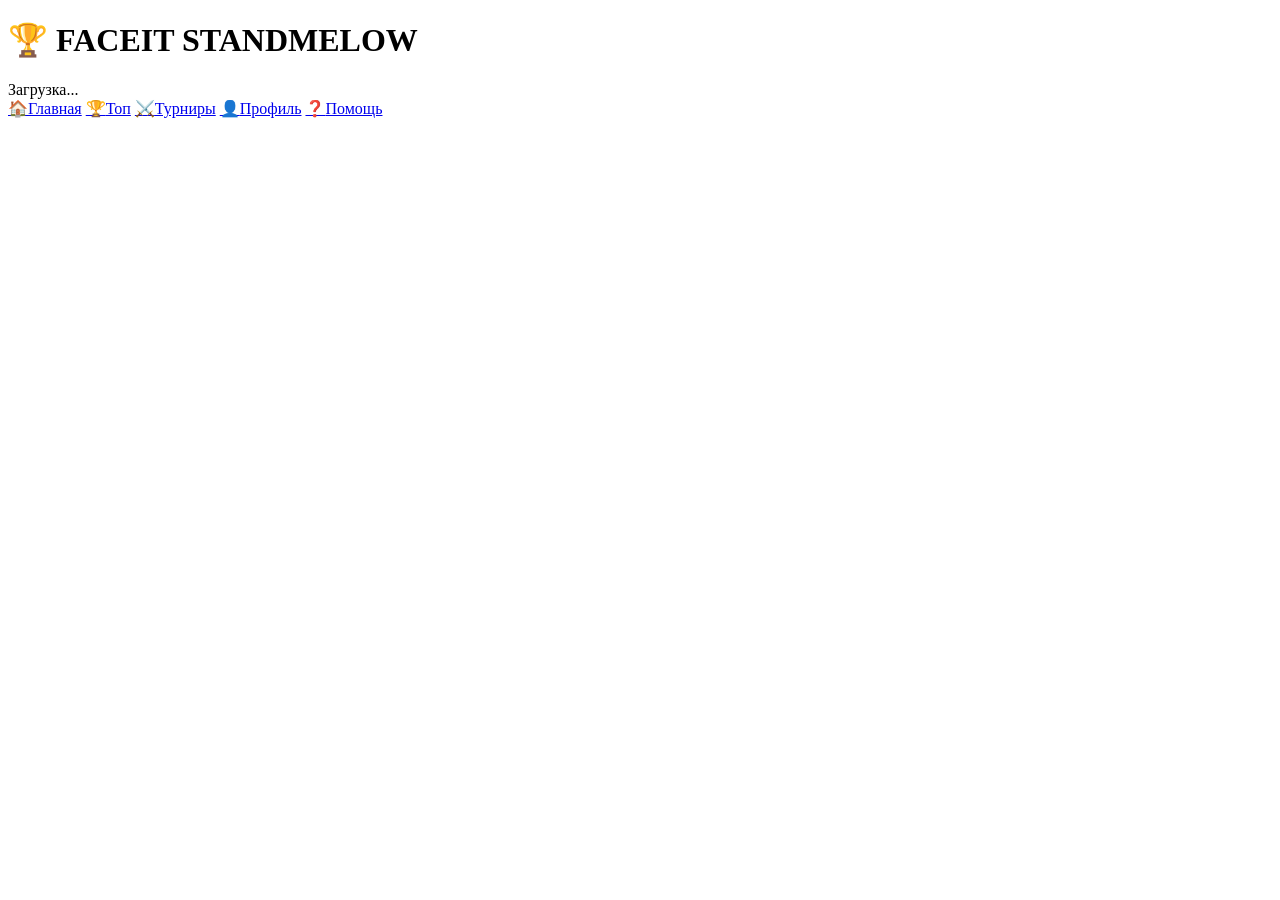
==== index.html @ 80fe7ab2 "Create index.html" ====
<!DOCTYPE html>
<html lang="ru">
<head>
    <meta charset="UTF-8">
    <meta name="viewport" content="width=device-width, initial-scale=1.0">
    <title>FACEIT | HunterProject</title>
    <link rel="stylesheet" href="style.css">
    <script src="https://telegram.org/js/telegram-web-app.js"></script>
</head>
<body>
    <div class="header"><h1>🏆 FACEIT STANDMELOW</h1></div>
    <div class="container" id="content"><div class="loading">Загрузка...</div></div>
    <div class="nav">
        <a href="index.html" class="nav-item active"><span class="icon">🏠</span>Главная</a>
        <a href="top.html" class="nav-item"><span class="icon">🏆</span>Топ</a>
        <a href="tournaments.html" class="nav-item"><span class="icon">⚔️</span>Турниры</a>
        <a href="profile.html" class="nav-item"><span class="icon">👤</span>Профиль</a>
        <a href="help.html" class="nav-item"><span class="icon">❓</span>Помощь</a>
    </div>
    <script src="app.js"></script>
    <script>loadMain();</script>
</body>
</html>
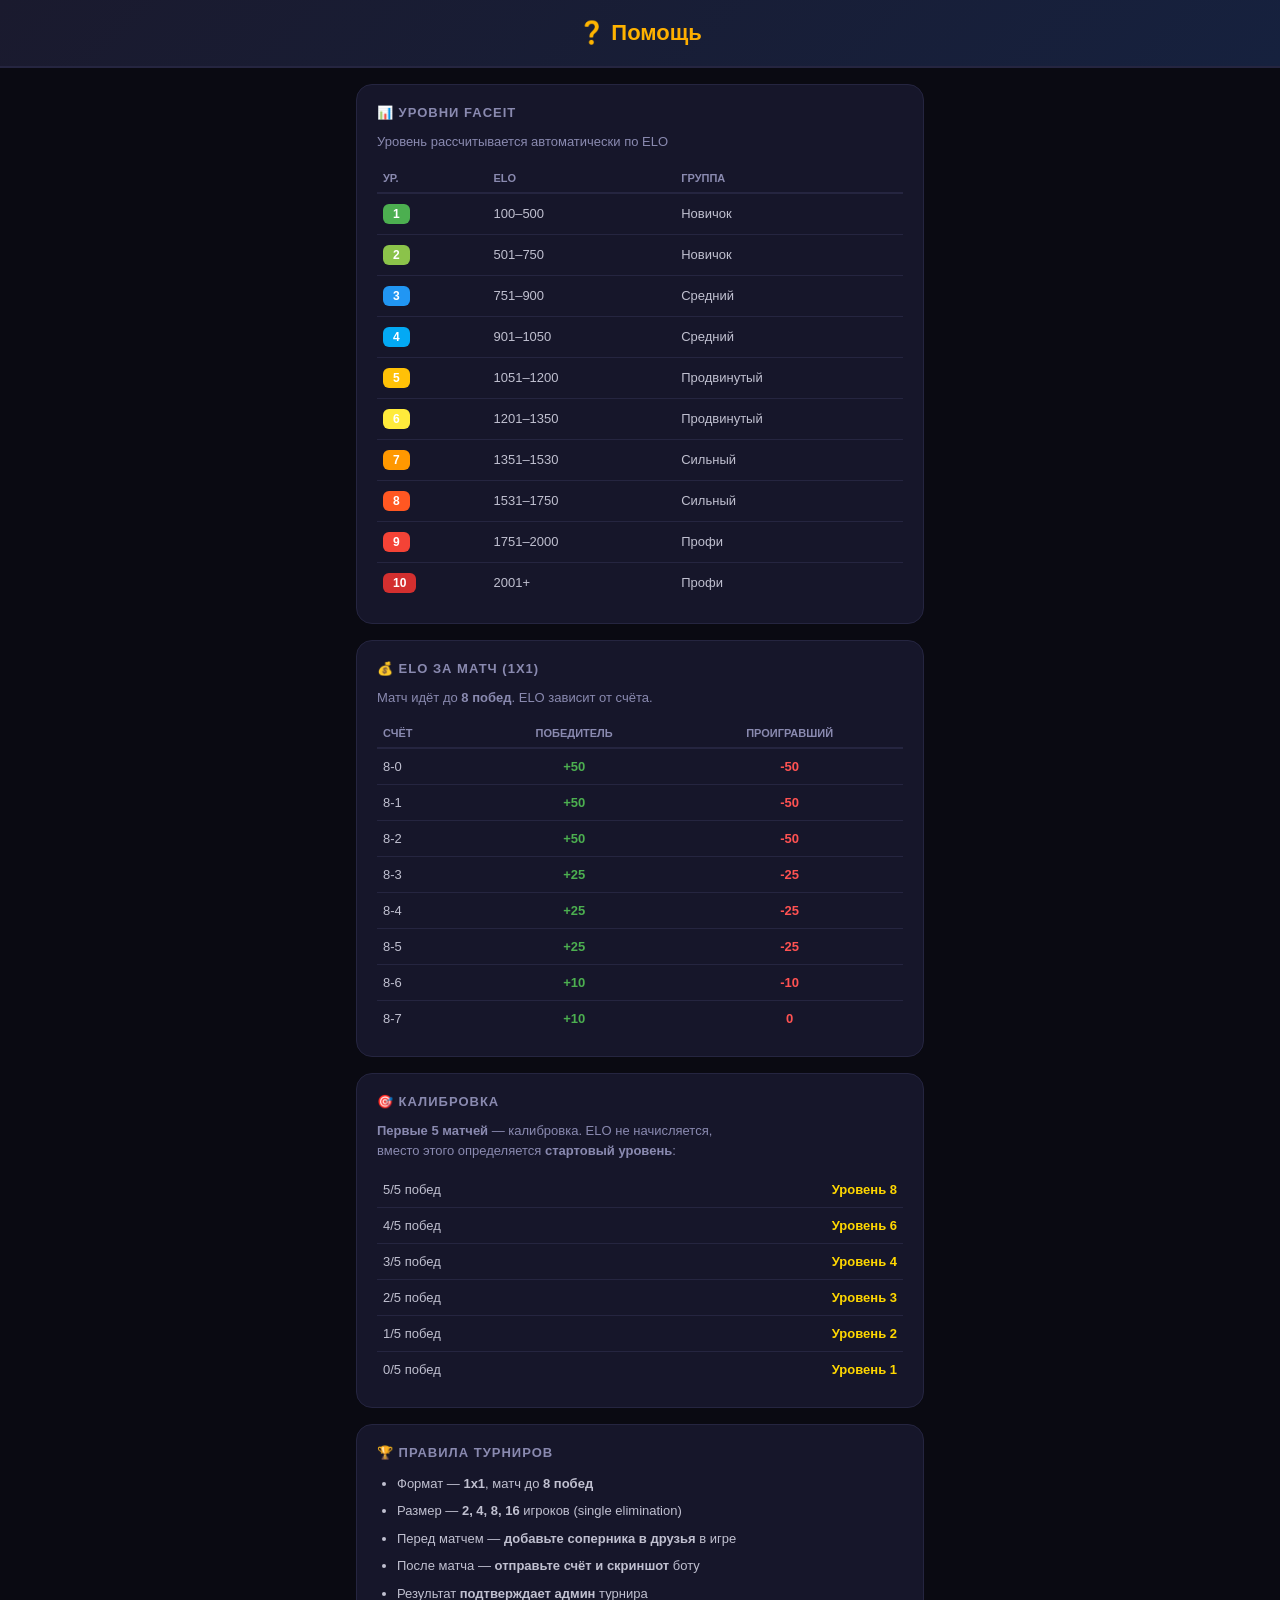
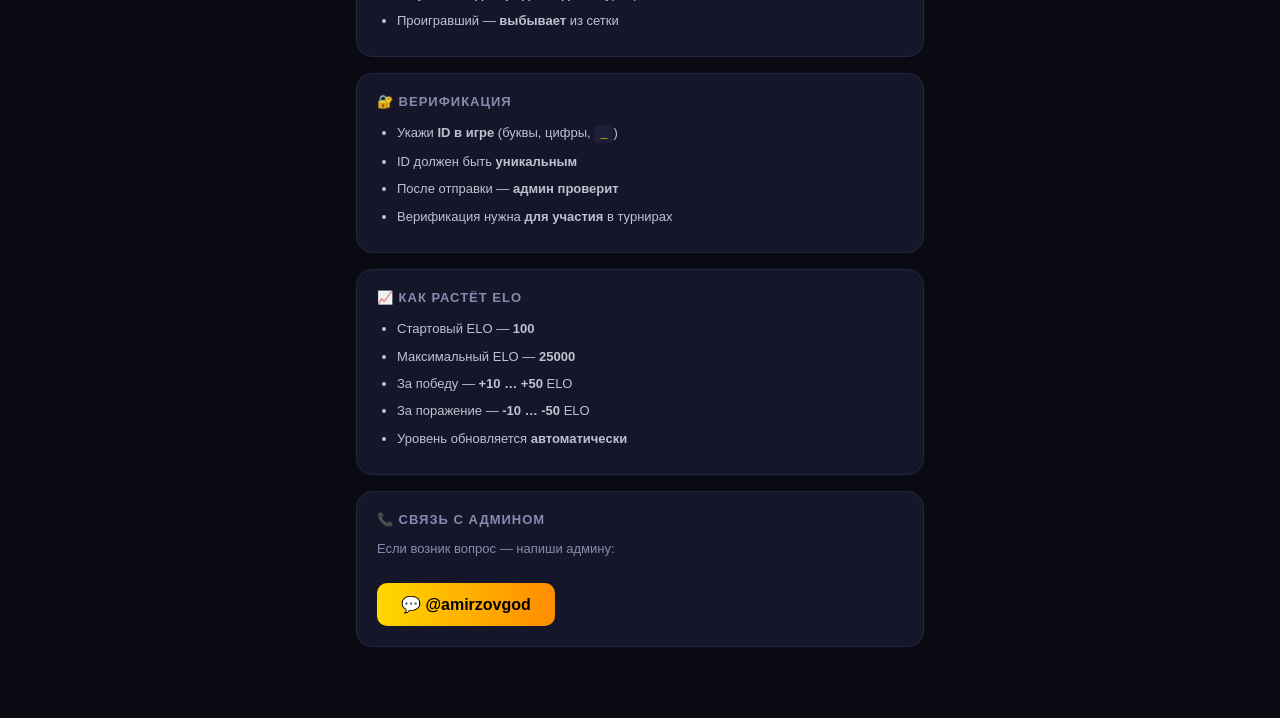
==== commit 039b4f8a: "Rename help.html to index.html" ====
--- a/index.html
+++ b/index.html
@@ -1,23 +1,139 @@
-<!DOCTYPE html>
-<html lang="ru">
-<head>
-    <meta charset="UTF-8">
-    <meta name="viewport" content="width=device-width, initial-scale=1.0">
-    <title>FACEIT | HunterProject</title>
-    <link rel="stylesheet" href="style.css">
-    <script src="https://telegram.org/js/telegram-web-app.js"></script>
-</head>
-<body>
-    <div class="header"><h1>🏆 FACEIT STANDMELOW</h1></div>
-    <div class="container" id="content"><div class="loading">Загрузка...</div></div>
-    <div class="nav">
-        <a href="index.html" class="nav-item active"><span class="icon">🏠</span>Главная</a>
-        <a href="top.html" class="nav-item"><span class="icon">🏆</span>Топ</a>
-        <a href="tournaments.html" class="nav-item"><span class="icon">⚔️</span>Турниры</a>
-        <a href="profile.html" class="nav-item"><span class="icon">👤</span>Профиль</a>
-        <a href="help.html" class="nav-item"><span class="icon">❓</span>Помощь</a>
-    </div>
-    <script src="app.js"></script>
-    <script>loadMain();</script>
-</body>
-</html>
+<!DOCTYPE html>
+<html lang="ru">
+<head>
+    <meta charset="UTF-8">
+    <meta name="viewport" content="width=device-width, initial-scale=1.0">
+    <title>Помощь | FACEIT</title>
+    <link rel="stylesheet" href="style.css">
+    <script src="https://telegram.org/js/telegram-web-app.js"></script>
+</head>
+<body>
+    <div class="header"><h1>❓ Помощь</h1></div>
+
+    <div class="container">
+
+        <!-- ===== УРОВНИ FACEIT ===== -->
+        <div class="card">
+            <div class="card-title">📊 Уровни FACEIT</div>
+            <p class="desc">Уровень рассчитывается автоматически по ELO</p>
+            <table>
+                <thead>
+                    <tr>
+                        <th>Ур.</th>
+                        <th>ELO</th>
+                        <th>Группа</th>
+                    </tr>
+                </thead>
+                <tbody>
+                    <tr><td><span class="lvl" style="background:#4caf50">1</span></td><td>100–500</td><td>Новичок</td></tr>
+                    <tr><td><span class="lvl" style="background:#8bc34a">2</span></td><td>501–750</td><td>Новичок</td></tr>
+                    <tr><td><span class="lvl" style="background:#2196f3">3</span></td><td>751–900</td><td>Средний</td></tr>
+                    <tr><td><span class="lvl" style="background:#03a9f4">4</span></td><td>901–1050</td><td>Средний</td></tr>
+                    <tr><td><span class="lvl" style="background:#ffc107">5</span></td><td>1051–1200</td><td>Продвинутый</td></tr>
+                    <tr><td><span class="lvl" style="background:#ffeb3b">6</span></td><td>1201–1350</td><td>Продвинутый</td></tr>
+                    <tr><td><span class="lvl" style="background:#ff9800">7</span></td><td>1351–1530</td><td>Сильный</td></tr>
+                    <tr><td><span class="lvl" style="background:#ff5722">8</span></td><td>1531–1750</td><td>Сильный</td></tr>
+                    <tr><td><span class="lvl" style="background:#f44336">9</span></td><td>1751–2000</td><td>Профи</td></tr>
+                    <tr><td><span class="lvl" style="background:#d32f2f">10</span></td><td>2001+</td><td>Профи</td></tr>
+                </tbody>
+            </table>
+        </div>
+
+        <!-- ===== ELO ЗА МАТЧ ===== -->
+        <div class="card">
+            <div class="card-title">💰 ELO за матч (1x1)</div>
+            <p class="desc">Матч идёт до <b>8 побед</b>. ELO зависит от счёта.</p>
+            <table>
+                <thead>
+                    <tr>
+                        <th>Счёт</th>
+                        <th style="text-align:center;">Победитель</th>
+                        <th style="text-align:center;">Проигравший</th>
+                    </tr>
+                </thead>
+                <tbody>
+                    <tr><td>8-0</td><td class="win">+50</td><td class="lose">-50</td></tr>
+                    <tr><td>8-1</td><td class="win">+50</td><td class="lose">-50</td></tr>
+                    <tr><td>8-2</td><td class="win">+50</td><td class="lose">-50</td></tr>
+                    <tr><td>8-3</td><td class="win">+25</td><td class="lose">-25</td></tr>
+                    <tr><td>8-4</td><td class="win">+25</td><td class="lose">-25</td></tr>
+                    <tr><td>8-5</td><td class="win">+25</td><td class="lose">-25</td></tr>
+                    <tr><td>8-6</td><td class="win">+10</td><td class="lose">-10</td></tr>
+                    <tr><td>8-7</td><td class="win">+10</td><td class="lose">0</td></tr>
+                </tbody>
+            </table>
+        </div>
+
+        <!-- ===== КАЛИБРОВКА ===== -->
+        <div class="card">
+            <div class="card-title">🎯 Калибровка</div>
+            <p class="desc">
+                <b>Первые 5 матчей</b> — калибровка. ELO не начисляется,<br>
+                вместо этого определяется <b>стартовый уровень</b>:
+            </p>
+            <table>
+                <tbody>
+                    <tr><td>5/5 побед</td><td class="gold">Уровень 8</td></tr>
+                    <tr><td>4/5 побед</td><td class="gold">Уровень 6</td></tr>
+                    <tr><td>3/5 побед</td><td class="gold">Уровень 4</td></tr>
+                    <tr><td>2/5 побед</td><td class="gold">Уровень 3</td></tr>
+                    <tr><td>1/5 побед</td><td class="gold">Уровень 2</td></tr>
+                    <tr><td>0/5 побед</td><td class="gold">Уровень 1</td></tr>
+                </tbody>
+            </table>
+        </div>
+
+        <!-- ===== ПРАВИЛА ТУРНИРОВ ===== -->
+        <div class="card">
+            <div class="card-title">🏆 Правила турниров</div>
+            <ul>
+                <li>Формат — <b>1x1</b>, матч до <b>8 побед</b></li>
+                <li>Размер — <b>2, 4, 8, 16</b> игроков (single elimination)</li>
+                <li>Перед матчем — <b>добавьте соперника в друзья</b> в игре</li>
+                <li>После матча — <b>отправьте счёт и скриншот</b> боту</li>
+                <li>Результат <b>подтверждает админ</b> турнира</li>
+                <li>Проигравший — <b>выбывает</b> из сетки</li>
+            </ul>
+        </div>
+
+        <!-- ===== ВЕРИФИКАЦИЯ ===== -->
+        <div class="card">
+            <div class="card-title">🔐 Верификация</div>
+            <ul>
+                <li>Укажи <b>ID в игре</b> (буквы, цифры, <code>_</code>)</li>
+                <li>ID должен быть <b>уникальным</b></li>
+                <li>После отправки — <b>админ проверит</b></li>
+                <li>Верификация нужна <b>для участия</b> в турнирах</li>
+            </ul>
+        </div>
+
+        <!-- ===== ELO ===== -->
+        <div class="card">
+            <div class="card-title">📈 Как растёт ELO</div>
+            <ul>
+                <li>Стартовый ELO — <b>100</b></li>
+                <li>Максимальный ELO — <b>25000</b></li>
+                <li>За победу — <b>+10 … +50</b> ELO</li>
+                <li>За поражение — <b>-10 … -50</b> ELO</li>
+                <li>Уровень обновляется <b>автоматически</b></li>
+            </ul>
+        </div>
+
+        <!-- ===== КОНТАКТ ===== -->
+        <div class="card">
+            <div class="card-title">📞 Связь с админом</div>
+            <p class="desc">Если возник вопрос — напиши админу:</p>
+            <a href="https://t.me/amirzovgod" target="_blank" class="btn">
+                💬 @amirzovgod
+            </a>
+        </div>
+
+    </div>
+
+    <script>
+        // разворачиваем WebApp на весь экран
+        const tg = window.Telegram?.WebApp;
+        if (tg) { tg.ready(); tg.expand(); }
+    </script>
+</body>
+</html>
--- a/style.css
+++ b/style.css
@@ -0,0 +1,125 @@
+* { margin: 0; padding: 0; box-sizing: border-box; }
+
+body {
+    font-family: -apple-system, BlinkMacSystemFont, 'Segoe UI', Roboto, sans-serif;
+    background: #0a0a12;
+    color: #fff;
+    min-height: 100vh;
+    padding-bottom: 40px;
+}
+
+.header {
+    background: linear-gradient(135deg, #1a1a2e 0%, #16213e 100%);
+    padding: 20px;
+    text-align: center;
+    border-bottom: 2px solid #252540;
+}
+
+.header h1 {
+    font-size: 22px;
+    background: linear-gradient(90deg, #ffd700, #ff8c00);
+    -webkit-background-clip: text;
+    -webkit-text-fill-color: transparent;
+    background-clip: text;
+}
+
+.container {
+    max-width: 600px;
+    margin: 0 auto;
+    padding: 16px;
+}
+
+.card {
+    background: #16162a;
+    border-radius: 16px;
+    padding: 20px;
+    margin-bottom: 16px;
+    border: 1px solid #252540;
+}
+
+.card-title {
+    font-size: 13px;
+    color: #8a8ab0;
+    text-transform: uppercase;
+    letter-spacing: 1px;
+    margin-bottom: 12px;
+    font-weight: 600;
+}
+
+.desc {
+    color: #8a8ab0;
+    font-size: 13px;
+    margin-bottom: 12px;
+    line-height: 1.5;
+}
+
+table {
+    width: 100%;
+    border-collapse: collapse;
+    font-size: 13px;
+}
+
+th {
+    text-align: left;
+    color: #8a8ab0;
+    font-size: 11px;
+    text-transform: uppercase;
+    padding: 8px 6px;
+    border-bottom: 2px solid #252540;
+}
+
+td {
+    padding: 10px 6px;
+    border-top: 1px solid #252540;
+    color: #c0c0d0;
+}
+
+tr:first-child td { border-top: none; }
+
+.lvl {
+    display: inline-block;
+    color: #fff;
+    padding: 3px 10px;
+    border-radius: 6px;
+    font-weight: 600;
+    font-size: 12px;
+    min-width: 24px;
+    text-align: center;
+}
+
+.win { color: #4caf50; font-weight: 600; text-align: center; }
+.lose { color: #ff5252; font-weight: 600; text-align: center; }
+.gold { color: #ffd700; font-weight: 600; text-align: right; }
+
+ul {
+    padding-left: 20px;
+    color: #c0c0d0;
+    font-size: 13px;
+    line-height: 1.8;
+}
+
+li { margin-bottom: 4px; }
+
+code {
+    background: #1e1e38;
+    padding: 2px 6px;
+    border-radius: 4px;
+    font-size: 12px;
+    color: #ffd700;
+}
+
+.btn {
+    display: inline-block;
+    margin-top: 12px;
+    padding: 12px 24px;
+    background: linear-gradient(90deg, #ffd700, #ff8c00);
+    color: #000;
+    border-radius: 10px;
+    text-decoration: none;
+    font-weight: 600;
+}
+
+@media (max-width: 400px) {
+    table { font-size: 12px; }
+    td, th { padding: 8px 4px; }
+}
